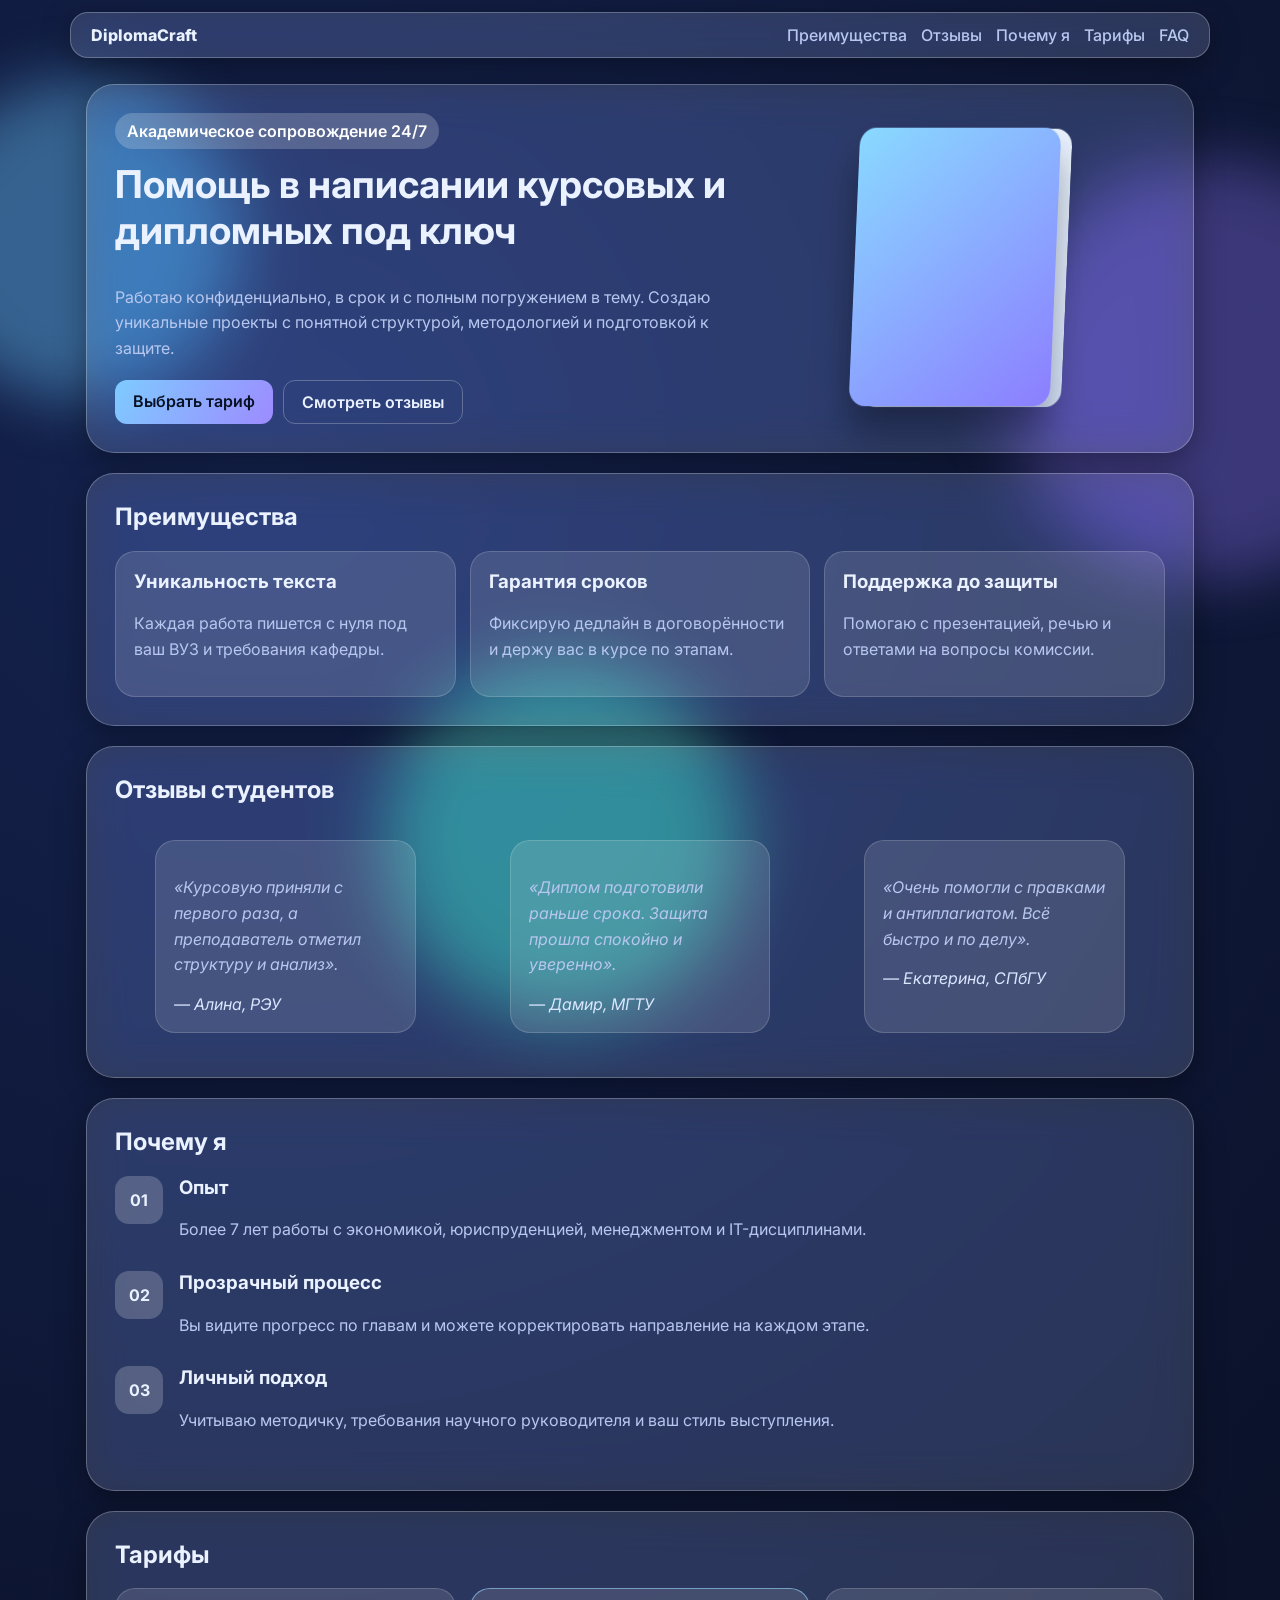
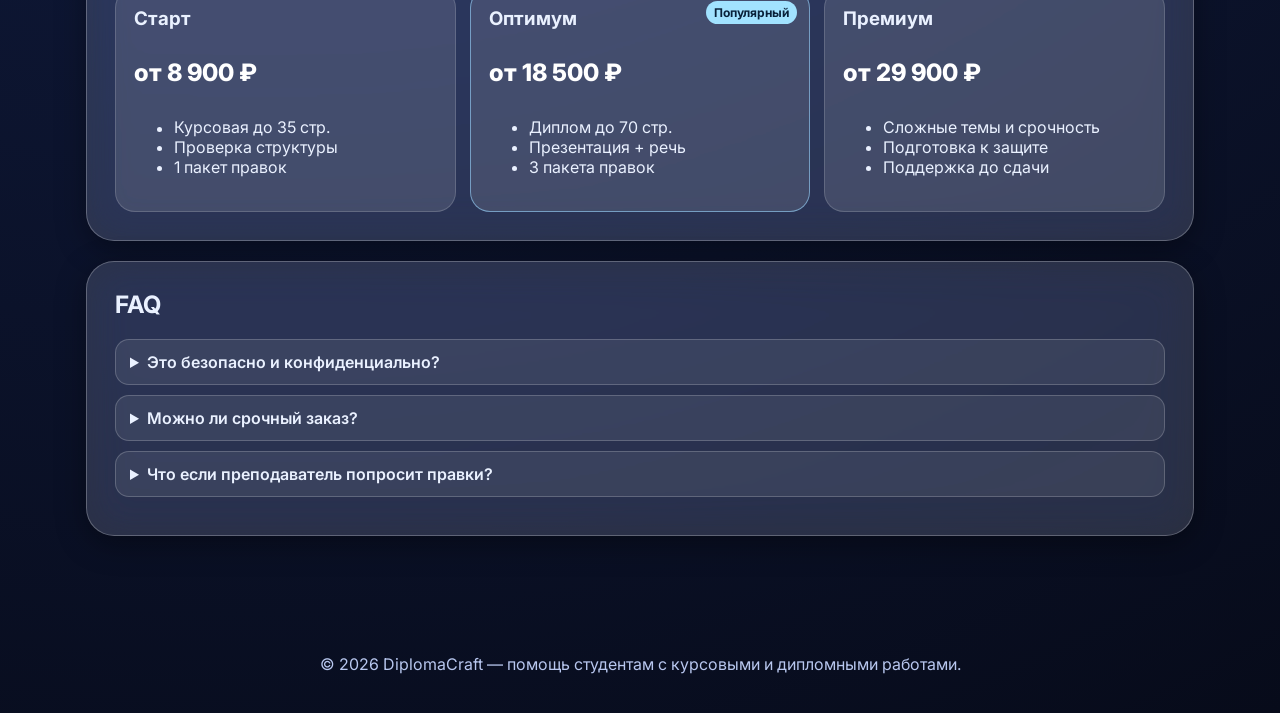
==== index.html @ fb265692 "Create multi-section liquid glass promo website" ====
<!DOCTYPE html>
<html lang="ru">
<head>
  <meta charset="UTF-8" />
  <meta name="viewport" content="width=device-width, initial-scale=1.0" />
  <title>DiplomaCraft — Помощь с дипломными и курсовыми</title>
  <link rel="preconnect" href="https://fonts.googleapis.com" />
  <link rel="preconnect" href="https://fonts.gstatic.com" crossorigin />
  <link href="https://fonts.googleapis.com/css2?family=Inter:wght@400;500;600;700;800&display=swap" rel="stylesheet" />
  <link rel="stylesheet" href="styles.css" />
</head>
<body>
  <div class="bg-orb orb-1"></div>
  <div class="bg-orb orb-2"></div>
  <div class="bg-orb orb-3"></div>

  <header class="site-header glass">
    <a class="brand" href="#home">DiplomaCraft</a>
    <nav>
      <button class="menu-toggle" aria-label="Открыть меню">☰</button>
      <ul class="nav-list">
        <li><a href="#advantages">Преимущества</a></li>
        <li><a href="#reviews">Отзывы</a></li>
        <li><a href="#why-me">Почему я</a></li>
        <li><a href="#pricing">Тарифы</a></li>
        <li><a href="#faq">FAQ</a></li>
      </ul>
    </nav>
  </header>

  <main>
    <section id="home" class="hero section glass">
      <div class="hero-text">
        <span class="badge">Академическое сопровождение 24/7</span>
        <h1>Помощь в написании курсовых и дипломных под ключ</h1>
        <p>
          Работаю конфиденциально, в срок и с полным погружением в тему. Создаю уникальные проекты с понятной структурой,
          методологией и подготовкой к защите.
        </p>
        <div class="hero-actions">
          <a class="btn primary" href="#pricing">Выбрать тариф</a>
          <a class="btn secondary" href="#reviews">Смотреть отзывы</a>
        </div>
      </div>
      <div class="hero-model" aria-hidden="true">
        <div class="book-3d">
          <div class="book-cover"></div>
          <div class="book-page"></div>
        </div>
      </div>
    </section>

    <section id="advantages" class="section glass">
      <h2>Преимущества</h2>
      <div class="grid cards-3">
        <article class="card">
          <h3>Уникальность текста</h3>
          <p>Каждая работа пишется с нуля под ваш ВУЗ и требования кафедры.</p>
        </article>
        <article class="card">
          <h3>Гарантия сроков</h3>
          <p>Фиксирую дедлайн в договорённости и держу вас в курсе по этапам.</p>
        </article>
        <article class="card">
          <h3>Поддержка до защиты</h3>
          <p>Помогаю с презентацией, речью и ответами на вопросы комиссии.</p>
        </article>
      </div>
    </section>

    <section id="reviews" class="section glass">
      <h2>Отзывы студентов</h2>
      <div class="grid cards-3">
        <blockquote class="card quote">
          <p>«Курсовую приняли с первого раза, а преподаватель отметил структуру и анализ».</p>
          <cite>— Алина, РЭУ</cite>
        </blockquote>
        <blockquote class="card quote">
          <p>«Диплом подготовили раньше срока. Защита прошла спокойно и уверенно».</p>
          <cite>— Дамир, МГТУ</cite>
        </blockquote>
        <blockquote class="card quote">
          <p>«Очень помогли с правками и антиплагиатом. Всё быстро и по делу».</p>
          <cite>— Екатерина, СПбГУ</cite>
        </blockquote>
      </div>
    </section>

    <section id="why-me" class="section glass">
      <h2>Почему я</h2>
      <div class="timeline">
        <div class="step">
          <span>01</span>
          <div>
            <h3>Опыт</h3>
            <p>Более 7 лет работы с экономикой, юриспруденцией, менеджментом и IT-дисциплинами.</p>
          </div>
        </div>
        <div class="step">
          <span>02</span>
          <div>
            <h3>Прозрачный процесс</h3>
            <p>Вы видите прогресс по главам и можете корректировать направление на каждом этапе.</p>
          </div>
        </div>
        <div class="step">
          <span>03</span>
          <div>
            <h3>Личный подход</h3>
            <p>Учитываю методичку, требования научного руководителя и ваш стиль выступления.</p>
          </div>
        </div>
      </div>
    </section>

    <section id="pricing" class="section glass">
      <h2>Тарифы</h2>
      <div class="grid pricing-grid">
        <article class="card price">
          <h3>Старт</h3>
          <p class="price-tag">от 8 900 ₽</p>
          <ul>
            <li>Курсовая до 35 стр.</li>
            <li>Проверка структуры</li>
            <li>1 пакет правок</li>
          </ul>
        </article>
        <article class="card price featured">
          <span class="popular">Популярный</span>
          <h3>Оптимум</h3>
          <p class="price-tag">от 18 500 ₽</p>
          <ul>
            <li>Диплом до 70 стр.</li>
            <li>Презентация + речь</li>
            <li>3 пакета правок</li>
          </ul>
        </article>
        <article class="card price">
          <h3>Премиум</h3>
          <p class="price-tag">от 29 900 ₽</p>
          <ul>
            <li>Сложные темы и срочность</li>
            <li>Подготовка к защите</li>
            <li>Поддержка до сдачи</li>
          </ul>
        </article>
      </div>
    </section>

    <section id="faq" class="section glass">
      <h2>FAQ</h2>
      <div class="faq-list">
        <details>
          <summary>Это безопасно и конфиденциально?</summary>
          <p>Да, все данные и переписка остаются приватными. Никакой передачи третьим лицам.</p>
        </details>
        <details>
          <summary>Можно ли срочный заказ?</summary>
          <p>Да, беру срочные заказы при наличии свободных окон в графике.</p>
        </details>
        <details>
          <summary>Что если преподаватель попросит правки?</summary>
          <p>В каждом тарифе предусмотрены правки. В «Оптимум» и «Премиум» — расширенные пакеты.</p>
        </details>
      </div>
    </section>
  </main>

  <footer class="site-footer">
    <p>© 2026 DiplomaCraft — помощь студентам с курсовыми и дипломными работами.</p>
  </footer>

  <script src="script.js"></script>
</body>
</html>
---- styles.css ----
:root {
  --bg: #070b1a;
  --text: #eaf1ff;
  --muted: #b8c7ef;
  --glass: rgba(255, 255, 255, 0.14);
  --border: rgba(255, 255, 255, 0.25);
  --accent: #7ecbff;
  --accent-2: #9d8bff;
}

* { box-sizing: border-box; }
body {
  margin: 0;
  font-family: Inter, system-ui, sans-serif;
  background: radial-gradient(circle at 20% 20%, #14224e, var(--bg));
  color: var(--text);
  min-height: 100vh;
  overflow-x: hidden;
}

.bg-orb {
  position: fixed;
  filter: blur(30px);
  border-radius: 999px;
  z-index: -2;
  animation: float 14s ease-in-out infinite;
}
.orb-1 { width: 320px; height: 320px; left: -80px; top: 80px; background: #6bc8ff66; }
.orb-2 { width: 420px; height: 420px; right: -140px; top: 160px; background: #967aff55; animation-delay: -4s; }
.orb-3 { width: 360px; height: 360px; left: 30%; bottom: -120px; background: #5ff5d766; animation-delay: -8s; }

@keyframes float {
  0%,100% { transform: translateY(0) translateX(0); }
  50% { transform: translateY(-20px) translateX(18px); }
}

.glass {
  background: var(--glass);
  backdrop-filter: blur(22px) saturate(160%);
  -webkit-backdrop-filter: blur(22px) saturate(160%);
  border: 1px solid var(--border);
  box-shadow: 0 8px 30px rgba(0, 0, 0, 0.35);
}

.site-header {
  position: sticky;
  top: 12px;
  margin: 12px auto;
  max-width: 1140px;
  border-radius: 18px;
  display: flex;
  justify-content: space-between;
  align-items: center;
  padding: 12px 20px;
  z-index: 50;
}

.brand {
  color: var(--text);
  text-decoration: none;
  font-weight: 800;
}

.nav-list {
  list-style: none;
  display: flex;
  gap: 14px;
  margin: 0;
  padding: 0;
}
.nav-list a {
  color: var(--muted);
  text-decoration: none;
  font-weight: 500;
}
.nav-list a:hover { color: white; }
.menu-toggle { display: none; }

main {
  max-width: 1140px;
  margin: 26px auto 80px;
  padding: 0 16px;
}

.section {
  border-radius: 28px;
  padding: 28px;
  margin-bottom: 20px;
}
.hero {
  display: grid;
  grid-template-columns: 1.2fr 0.8fr;
  gap: 20px;
  align-items: center;
}
.badge {
  display: inline-block;
  padding: 8px 12px;
  border-radius: 999px;
  background: rgba(255,255,255,0.2);
  color: white;
  font-weight: 600;
  margin-bottom: 12px;
}
h1,h2,h3 { margin-top: 0; }
h1 { font-size: clamp(1.9rem, 3vw, 3rem); }
p { color: var(--muted); line-height: 1.6; }

.hero-actions { display: flex; gap: 10px; margin-top: 18px; }
.btn {
  padding: 11px 18px;
  border-radius: 12px;
  text-decoration: none;
  font-weight: 600;
}
.btn.primary {
  background: linear-gradient(120deg, var(--accent), var(--accent-2));
  color: #071024;
}
.btn.secondary {
  border: 1px solid var(--border);
  color: var(--text);
}

.book-3d {
  width: 220px;
  height: 280px;
  margin: auto;
  position: relative;
  transform-style: preserve-3d;
  transform: rotateY(-24deg) rotateX(6deg);
  animation: sway 6s ease-in-out infinite;
}
@keyframes sway {
  0%,100% { transform: rotateY(-24deg) rotateX(6deg); }
  50% { transform: rotateY(-16deg) rotateX(10deg) translateY(-6px); }
}
.book-cover,
.book-page {
  position: absolute;
  inset: 0;
  border-radius: 18px;
}
.book-cover {
  background: linear-gradient(140deg, #89d9ff, #8c7eff);
  box-shadow: 0 25px 40px rgba(0,0,0,0.35);
  transform: translateZ(10px);
}
.book-page {
  background: linear-gradient(160deg, #eff7ff, #d9e7ff);
  transform: translateZ(0px) translateX(8px);
}

.grid {
  display: grid;
  gap: 14px;
}
.cards-3,
.pricing-grid { grid-template-columns: repeat(3, minmax(0,1fr)); }
.card {
  border-radius: 20px;
  padding: 18px;
  background: rgba(255,255,255,0.12);
  border: 1px solid rgba(255,255,255,0.16);
}
.quote p { font-style: italic; }
.quote cite { color: #dbe6ff; }

.timeline .step {
  display: grid;
  grid-template-columns: 52px 1fr;
  gap: 12px;
  margin-bottom: 12px;
}
.step span {
  width: 48px;
  height: 48px;
  border-radius: 14px;
  background: rgba(255,255,255,0.2);
  display: grid;
  place-content: center;
  font-weight: 700;
}
.price .price-tag { color: white; font-size: 1.5rem; font-weight: 800; }
.featured { border: 1px solid #9ad6ff99; position: relative; }
.popular {
  position: absolute;
  top: 12px;
  right: 12px;
  font-size: 0.75rem;
  background: #a1e2ff;
  color: #09213a;
  font-weight: 700;
  border-radius: 999px;
  padding: 4px 8px;
}

.faq-list details {
  border-radius: 14px;
  border: 1px solid rgba(255,255,255,0.2);
  background: rgba(255,255,255,0.08);
  padding: 12px 14px;
  margin-bottom: 10px;
}
summary { cursor: pointer; font-weight: 600; }

.site-footer {
  text-align: center;
  padding: 20px;
  color: #aac0f0;
}

@media (max-width: 920px) {
  .hero,
  .cards-3,
  .pricing-grid { grid-template-columns: 1fr; }
  .menu-toggle {
    display: inline-flex;
    background: transparent;
    color: white;
    font-size: 1.4rem;
    border: 0;
  }
  .nav-list {
    position: absolute;
    right: 12px;
    top: 60px;
    padding: 10px;
    border-radius: 14px;
    background: rgba(7,11,26,0.95);
    flex-direction: column;
    display: none;
  }
  .nav-list.open { display: flex; }
}
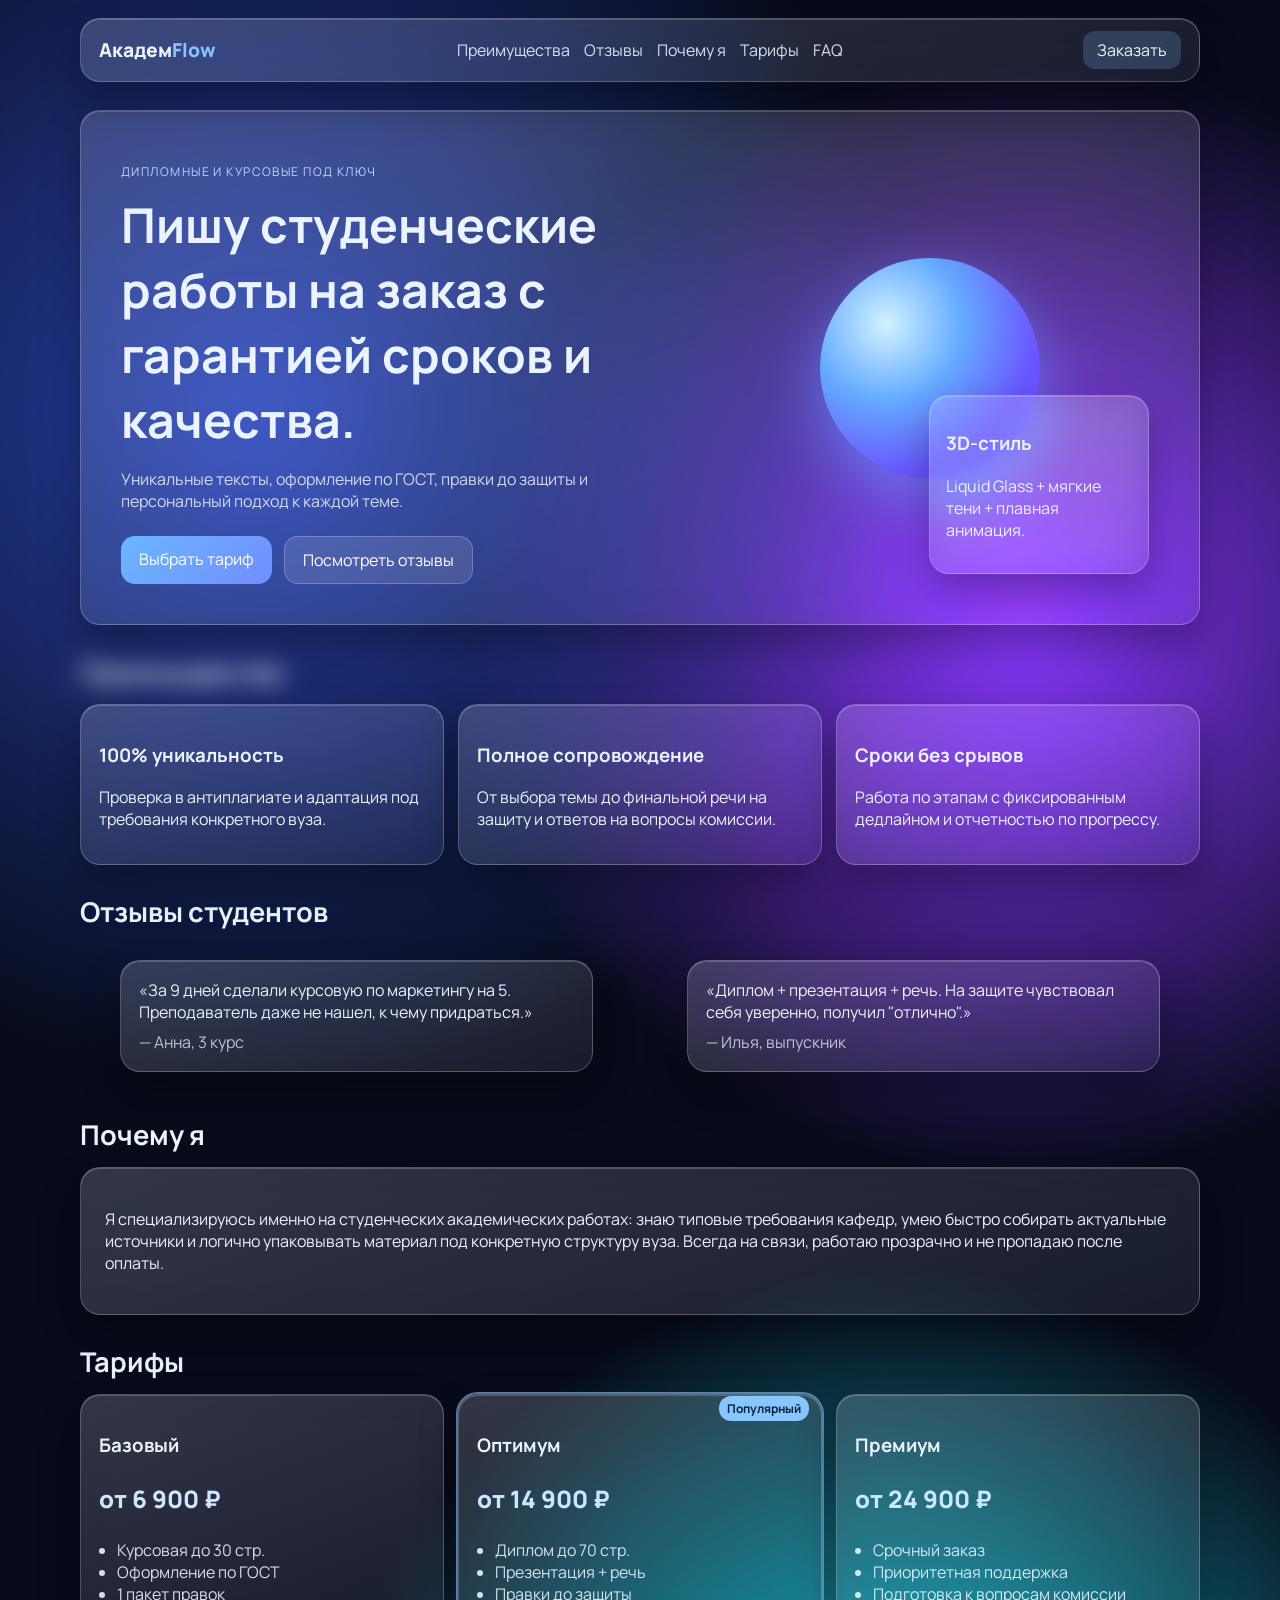
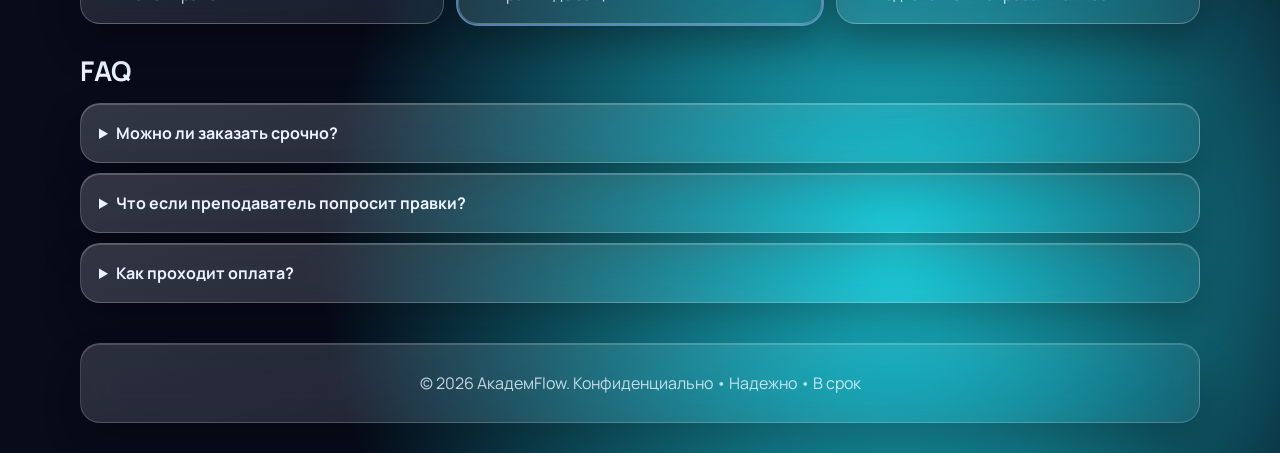
==== commit fb85adc2: "Create liquid-glass promotional multi-section landing page" ====
--- a/index.html
+++ b/index.html
@@ -1,175 +1,136 @@
-<!DOCTYPE html>
+<!doctype html>
 <html lang="ru">
 <head>
   <meta charset="UTF-8" />
   <meta name="viewport" content="width=device-width, initial-scale=1.0" />
-  <title>DiplomaCraft — Помощь с дипломными и курсовыми</title>
-  <link rel="preconnect" href="https://fonts.googleapis.com" />
-  <link rel="preconnect" href="https://fonts.gstatic.com" crossorigin />
-  <link href="https://fonts.googleapis.com/css2?family=Inter:wght@400;500;600;700;800&display=swap" rel="stylesheet" />
+  <title>АкадемПлюс — курсовые и дипломные на заказ</title>
+  <link rel="preconnect" href="https://fonts.googleapis.com">
+  <link rel="preconnect" href="https://fonts.gstatic.com" crossorigin>
+  <link href="https://fonts.googleapis.com/css2?family=Manrope:wght@400;500;700;800&display=swap" rel="stylesheet">
   <link rel="stylesheet" href="styles.css" />
 </head>
 <body>
-  <div class="bg-orb orb-1"></div>
-  <div class="bg-orb orb-2"></div>
-  <div class="bg-orb orb-3"></div>
-
-  <header class="site-header glass">
-    <a class="brand" href="#home">DiplomaCraft</a>
-    <nav>
-      <button class="menu-toggle" aria-label="Открыть меню">☰</button>
-      <ul class="nav-list">
-        <li><a href="#advantages">Преимущества</a></li>
-        <li><a href="#reviews">Отзывы</a></li>
-        <li><a href="#why-me">Почему я</a></li>
-        <li><a href="#pricing">Тарифы</a></li>
-        <li><a href="#faq">FAQ</a></li>
-      </ul>
+  <div class="bg-blur"></div>
+  <header class="glass nav-wrap">
+    <div class="brand">Aкадем<span>Flow</span></div>
+    <nav class="tabs">
+      <a href="#advantages">Преимущества</a>
+      <a href="#reviews">Отзывы</a>
+      <a href="#why-me">Почему я</a>
+      <a href="#pricing">Тарифы</a>
+      <a href="#faq">FAQ</a>
     </nav>
+    <a class="cta" href="#pricing">Заказать</a>
   </header>
 
   <main>
-    <section id="home" class="hero section glass">
+    <section class="hero glass">
       <div class="hero-text">
-        <span class="badge">Академическое сопровождение 24/7</span>
-        <h1>Помощь в написании курсовых и дипломных под ключ</h1>
-        <p>
-          Работаю конфиденциально, в срок и с полным погружением в тему. Создаю уникальные проекты с понятной структурой,
-          методологией и подготовкой к защите.
-        </p>
+        <p class="label">Дипломные и курсовые под ключ</p>
+        <h1>Пишу студенческие работы на заказ с гарантией сроков и качества.</h1>
+        <p class="sub">Уникальные тексты, оформление по ГОСТ, правки до защиты и персональный подход к каждой теме.</p>
         <div class="hero-actions">
-          <a class="btn primary" href="#pricing">Выбрать тариф</a>
-          <a class="btn secondary" href="#reviews">Смотреть отзывы</a>
+          <a href="#pricing" class="btn btn-main">Выбрать тариф</a>
+          <a href="#reviews" class="btn btn-soft">Посмотреть отзывы</a>
         </div>
       </div>
-      <div class="hero-model" aria-hidden="true">
-        <div class="book-3d">
-          <div class="book-cover"></div>
-          <div class="book-page"></div>
+      <div class="hero-visual">
+        <div class="orb"></div>
+        <div class="model-card glass floating">
+          <h3>3D-стиль</h3>
+          <p>Liquid Glass + мягкие тени + плавная анимация.</p>
         </div>
       </div>
     </section>
 
-    <section id="advantages" class="section glass">
+    <section id="advantages" class="section">
       <h2>Преимущества</h2>
-      <div class="grid cards-3">
-        <article class="card">
-          <h3>Уникальность текста</h3>
-          <p>Каждая работа пишется с нуля под ваш ВУЗ и требования кафедры.</p>
+      <div class="grid three">
+        <article class="glass card">
+          <h3>100% уникальность</h3>
+          <p>Проверка в антиплагиате и адаптация под требования конкретного вуза.</p>
         </article>
-        <article class="card">
-          <h3>Гарантия сроков</h3>
-          <p>Фиксирую дедлайн в договорённости и держу вас в курсе по этапам.</p>
+        <article class="glass card">
+          <h3>Полное сопровождение</h3>
+          <p>От выбора темы до финальной речи на защиту и ответов на вопросы комиссии.</p>
         </article>
-        <article class="card">
-          <h3>Поддержка до защиты</h3>
-          <p>Помогаю с презентацией, речью и ответами на вопросы комиссии.</p>
+        <article class="glass card">
+          <h3>Сроки без срывов</h3>
+          <p>Работа по этапам с фиксированным дедлайном и отчетностью по прогрессу.</p>
         </article>
       </div>
     </section>
 
-    <section id="reviews" class="section glass">
+    <section id="reviews" class="section">
       <h2>Отзывы студентов</h2>
-      <div class="grid cards-3">
-        <blockquote class="card quote">
-          <p>«Курсовую приняли с первого раза, а преподаватель отметил структуру и анализ».</p>
-          <cite>— Алина, РЭУ</cite>
-        </blockquote>
-        <blockquote class="card quote">
-          <p>«Диплом подготовили раньше срока. Защита прошла спокойно и уверенно».</p>
-          <cite>— Дамир, МГТУ</cite>
-        </blockquote>
-        <blockquote class="card quote">
-          <p>«Очень помогли с правками и антиплагиатом. Всё быстро и по делу».</p>
-          <cite>— Екатерина, СПбГУ</cite>
-        </blockquote>
+      <div class="grid two">
+        <blockquote class="glass card quote">«За 9 дней сделали курсовую по маркетингу на 5. Преподаватель даже не нашел, к чему придраться.» <span>— Анна, 3 курс</span></blockquote>
+        <blockquote class="glass card quote">«Диплом + презентация + речь. На защите чувствовал себя уверенно, получил "отлично".» <span>— Илья, выпускник</span></blockquote>
       </div>
     </section>
 
-    <section id="why-me" class="section glass">
+    <section id="why-me" class="section">
       <h2>Почему я</h2>
-      <div class="timeline">
-        <div class="step">
-          <span>01</span>
-          <div>
-            <h3>Опыт</h3>
-            <p>Более 7 лет работы с экономикой, юриспруденцией, менеджментом и IT-дисциплинами.</p>
-          </div>
-        </div>
-        <div class="step">
-          <span>02</span>
-          <div>
-            <h3>Прозрачный процесс</h3>
-            <p>Вы видите прогресс по главам и можете корректировать направление на каждом этапе.</p>
-          </div>
-        </div>
-        <div class="step">
-          <span>03</span>
-          <div>
-            <h3>Личный подход</h3>
-            <p>Учитываю методичку, требования научного руководителя и ваш стиль выступления.</p>
-          </div>
-        </div>
+      <div class="glass card wide">
+        <p>Я специализируюсь именно на студенческих академических работах: знаю типовые требования кафедр, умею быстро собирать актуальные источники и логично упаковывать материал под конкретную структуру вуза. Всегда на связи, работаю прозрачно и не пропадаю после оплаты.</p>
       </div>
     </section>
 
-    <section id="pricing" class="section glass">
+    <section id="pricing" class="section">
       <h2>Тарифы</h2>
-      <div class="grid pricing-grid">
-        <article class="card price">
-          <h3>Старт</h3>
-          <p class="price-tag">от 8 900 ₽</p>
+      <div class="grid three">
+        <article class="glass card tariff">
+          <h3>Базовый</h3>
+          <p class="price">от 6 900 ₽</p>
           <ul>
-            <li>Курсовая до 35 стр.</li>
-            <li>Проверка структуры</li>
+            <li>Курсовая до 30 стр.</li>
+            <li>Оформление по ГОСТ</li>
             <li>1 пакет правок</li>
           </ul>
         </article>
-        <article class="card price featured">
-          <span class="popular">Популярный</span>
+        <article class="glass card tariff popular">
+          <p class="badge">Популярный</p>
           <h3>Оптимум</h3>
-          <p class="price-tag">от 18 500 ₽</p>
+          <p class="price">от 14 900 ₽</p>
           <ul>
             <li>Диплом до 70 стр.</li>
             <li>Презентация + речь</li>
-            <li>3 пакета правок</li>
+            <li>Правки до защиты</li>
           </ul>
         </article>
-        <article class="card price">
+        <article class="glass card tariff">
           <h3>Премиум</h3>
-          <p class="price-tag">от 29 900 ₽</p>
+          <p class="price">от 24 900 ₽</p>
           <ul>
-            <li>Сложные темы и срочность</li>
-            <li>Подготовка к защите</li>
-            <li>Поддержка до сдачи</li>
+            <li>Срочный заказ</li>
+            <li>Приоритетная поддержка</li>
+            <li>Подготовка к вопросам комиссии</li>
           </ul>
         </article>
       </div>
     </section>
 
-    <section id="faq" class="section glass">
+    <section id="faq" class="section">
       <h2>FAQ</h2>
       <div class="faq-list">
-        <details>
-          <summary>Это безопасно и конфиденциально?</summary>
-          <p>Да, все данные и переписка остаются приватными. Никакой передачи третьим лицам.</p>
+        <details class="glass card">
+          <summary>Можно ли заказать срочно?</summary>
+          <p>Да, беру срочные проекты и заранее сообщаю реальный срок.</p>
         </details>
-        <details>
-          <summary>Можно ли срочный заказ?</summary>
-          <p>Да, беру срочные заказы при наличии свободных окон в графике.</p>
+        <details class="glass card">
+          <summary>Что если преподаватель попросит правки?</summary>
+          <p>В тарифах Оптимум и Премиум правки включены до дня защиты.</p>
         </details>
-        <details>
-          <summary>Что если преподаватель попросит правки?</summary>
-          <p>В каждом тарифе предусмотрены правки. В «Оптимум» и «Премиум» — расширенные пакеты.</p>
+        <details class="glass card">
+          <summary>Как проходит оплата?</summary>
+          <p>Поэтапно: предоплата и финальный расчет после демонстрации результата.</p>
         </details>
       </div>
     </section>
   </main>
 
-  <footer class="site-footer">
-    <p>© 2026 DiplomaCraft — помощь студентам с курсовыми и дипломными работами.</p>
+  <footer class="glass footer">
+    <p>© 2026 АкадемFlow. Конфиденциально • Надежно • В срок</p>
   </footer>
-
-  <script src="script.js"></script>
 </body>
 </html>
--- a/styles.css
+++ b/styles.css
@@ -1,235 +1,106 @@
 :root {
   --bg: #070b1a;
-  --text: #eaf1ff;
-  --muted: #b8c7ef;
-  --glass: rgba(255, 255, 255, 0.14);
-  --border: rgba(255, 255, 255, 0.25);
-  --accent: #7ecbff;
-  --accent-2: #9d8bff;
+  --glass: rgba(255, 255, 255, 0.1);
+  --stroke: rgba(255, 255, 255, 0.22);
+  --text: #eaf3ff;
+  --accent: #86c4ff;
 }
 
 * { box-sizing: border-box; }
+html { scroll-behavior: smooth; }
 body {
   margin: 0;
-  font-family: Inter, system-ui, sans-serif;
-  background: radial-gradient(circle at 20% 20%, #14224e, var(--bg));
+  font-family: 'Manrope', sans-serif;
   color: var(--text);
+  background: radial-gradient(circle at 20% 20%, #2740a8 0%, transparent 35%),
+              radial-gradient(circle at 80% 30%, #8937ff 0%, transparent 32%),
+              radial-gradient(circle at 70% 90%, #1ac5d4 0%, transparent 28%),
+              var(--bg);
   min-height: 100vh;
-  overflow-x: hidden;
 }
 
-.bg-orb {
+.bg-blur {
   position: fixed;
-  filter: blur(30px);
-  border-radius: 999px;
-  z-index: -2;
-  animation: float 14s ease-in-out infinite;
-}
-.orb-1 { width: 320px; height: 320px; left: -80px; top: 80px; background: #6bc8ff66; }
-.orb-2 { width: 420px; height: 420px; right: -140px; top: 160px; background: #967aff55; animation-delay: -4s; }
-.orb-3 { width: 360px; height: 360px; left: 30%; bottom: -120px; background: #5ff5d766; animation-delay: -8s; }
-
-@keyframes float {
-  0%,100% { transform: translateY(0) translateX(0); }
-  50% { transform: translateY(-20px) translateX(18px); }
+  inset: 0;
+  backdrop-filter: blur(12px);
+  pointer-events: none;
 }
 
 .glass {
-  background: var(--glass);
-  backdrop-filter: blur(22px) saturate(160%);
-  -webkit-backdrop-filter: blur(22px) saturate(160%);
-  border: 1px solid var(--border);
-  box-shadow: 0 8px 30px rgba(0, 0, 0, 0.35);
+  background: linear-gradient(160deg, rgba(255,255,255,0.18), rgba(255,255,255,0.07));
+  border: 1px solid var(--stroke);
+  border-radius: 20px;
+  box-shadow: 0 20px 40px rgba(0,0,0,0.3), inset 0 1px 0 rgba(255,255,255,0.2);
+  backdrop-filter: blur(16px) saturate(120%);
 }
 
-.site-header {
+.nav-wrap {
   position: sticky;
-  top: 12px;
-  margin: 12px auto;
-  max-width: 1140px;
-  border-radius: 18px;
+  top: 16px;
+  z-index: 20;
+  margin: 18px auto;
+  width: min(1120px, calc(100% - 30px));
+  padding: 12px 18px;
   display: flex;
+  gap: 16px;
+  align-items: center;
   justify-content: space-between;
-  align-items: center;
-  padding: 12px 20px;
-  z-index: 50;
 }
+.brand { font-weight: 800; font-size: 1.2rem; }
+.brand span { color: var(--accent); }
+.tabs { display: flex; gap: 14px; flex-wrap: wrap; }
+.tabs a, .cta { color: var(--text); text-decoration: none; }
+.tabs a { opacity: .9; }
+.tabs a:hover { opacity: 1; }
+.cta { padding: 8px 14px; border-radius: 12px; background: rgba(134,196,255,.2); }
 
-.brand {
-  color: var(--text);
-  text-decoration: none;
-  font-weight: 800;
+main { width: min(1120px, calc(100% - 30px)); margin: 0 auto 40px; }
+.hero {
+  margin-top: 28px;
+  padding: 40px;
+  display: grid;
+  grid-template-columns: 1.2fr 1fr;
+  gap: 30px;
 }
+.label { text-transform: uppercase; letter-spacing: .12em; color: #bcd6ff; font-size: .75rem; }
+h1 { font-size: clamp(1.9rem, 4vw, 3rem); margin: 10px 0; }
+.sub { opacity: .85; max-width: 56ch; }
+.hero-actions { display: flex; gap: 12px; margin-top: 24px; flex-wrap: wrap; }
+.btn { padding: 12px 18px; border-radius: 14px; text-decoration: none; color: #fff; }
+.btn-main { background: linear-gradient(135deg, #6ab7ff, #728dff); }
+.btn-soft { background: rgba(255,255,255,.12); border: 1px solid var(--stroke); }
 
-.nav-list {
-  list-style: none;
-  display: flex;
-  gap: 14px;
-  margin: 0;
-  padding: 0;
+.hero-visual { position: relative; min-height: 280px; display: grid; place-items: center; }
+.orb {
+  width: 220px; height: 220px; border-radius: 50%;
+  background: radial-gradient(circle at 30% 30%, #d8f1ff, #73a9ff 35%, #6959ff 70%);
+  box-shadow: 0 20px 60px rgba(113,145,255,.7);
+  filter: saturate(130%);
 }
-.nav-list a {
-  color: var(--muted);
-  text-decoration: none;
-  font-weight: 500;
+.model-card { position: absolute; bottom: 10px; right: 10px; padding: 16px; width: 220px; }
+.floating { animation: float 4s ease-in-out infinite; }
+@keyframes float { 0%,100%{ transform: translateY(0);} 50%{ transform: translateY(-14px);} }
+
+.section { margin-top: 28px; }
+.section h2 { margin: 0 0 14px; font-size: 1.7rem; }
+.grid { display: grid; gap: 14px; }
+.grid.three { grid-template-columns: repeat(3, 1fr); }
+.grid.two { grid-template-columns: repeat(2, 1fr); }
+.card { padding: 18px; }
+.quote span { display: block; margin-top: 8px; opacity: .75; }
+.wide { padding: 24px; }
+.tariff .price { font-size: 1.5rem; font-weight: 800; color: #cbe7ff; }
+.tariff ul { margin: 0; padding-left: 18px; opacity: .9; }
+.popular { outline: 2px solid rgba(134,196,255,.6); position: relative; }
+.badge { position: absolute; top: -11px; right: 12px; font-size: .75rem; background: #88c6ff; color:#04223e; border-radius: 12px; padding: 4px 8px; font-weight: 700; }
+
+.faq-list { display: grid; gap: 10px; }
+details summary { cursor: pointer; font-weight: 700; }
+details p { opacity: .9; }
+
+.footer { width: min(1120px, calc(100% - 30px)); margin: 20px auto 30px; padding: 12px 16px; text-align: center; opacity: .85; }
+
+@media (max-width: 900px) {
+  .hero, .grid.three, .grid.two { grid-template-columns: 1fr; }
+  .tabs { display:none; }
 }
-.nav-list a:hover { color: white; }
-.menu-toggle { display: none; }
-
-main {
-  max-width: 1140px;
-  margin: 26px auto 80px;
-  padding: 0 16px;
-}
-
-.section {
-  border-radius: 28px;
-  padding: 28px;
-  margin-bottom: 20px;
-}
-.hero {
-  display: grid;
-  grid-template-columns: 1.2fr 0.8fr;
-  gap: 20px;
-  align-items: center;
-}
-.badge {
-  display: inline-block;
-  padding: 8px 12px;
-  border-radius: 999px;
-  background: rgba(255,255,255,0.2);
-  color: white;
-  font-weight: 600;
-  margin-bottom: 12px;
-}
-h1,h2,h3 { margin-top: 0; }
-h1 { font-size: clamp(1.9rem, 3vw, 3rem); }
-p { color: var(--muted); line-height: 1.6; }
-
-.hero-actions { display: flex; gap: 10px; margin-top: 18px; }
-.btn {
-  padding: 11px 18px;
-  border-radius: 12px;
-  text-decoration: none;
-  font-weight: 600;
-}
-.btn.primary {
-  background: linear-gradient(120deg, var(--accent), var(--accent-2));
-  color: #071024;
-}
-.btn.secondary {
-  border: 1px solid var(--border);
-  color: var(--text);
-}
-
-.book-3d {
-  width: 220px;
-  height: 280px;
-  margin: auto;
-  position: relative;
-  transform-style: preserve-3d;
-  transform: rotateY(-24deg) rotateX(6deg);
-  animation: sway 6s ease-in-out infinite;
-}
-@keyframes sway {
-  0%,100% { transform: rotateY(-24deg) rotateX(6deg); }
-  50% { transform: rotateY(-16deg) rotateX(10deg) translateY(-6px); }
-}
-.book-cover,
-.book-page {
-  position: absolute;
-  inset: 0;
-  border-radius: 18px;
-}
-.book-cover {
-  background: linear-gradient(140deg, #89d9ff, #8c7eff);
-  box-shadow: 0 25px 40px rgba(0,0,0,0.35);
-  transform: translateZ(10px);
-}
-.book-page {
-  background: linear-gradient(160deg, #eff7ff, #d9e7ff);
-  transform: translateZ(0px) translateX(8px);
-}
-
-.grid {
-  display: grid;
-  gap: 14px;
-}
-.cards-3,
-.pricing-grid { grid-template-columns: repeat(3, minmax(0,1fr)); }
-.card {
-  border-radius: 20px;
-  padding: 18px;
-  background: rgba(255,255,255,0.12);
-  border: 1px solid rgba(255,255,255,0.16);
-}
-.quote p { font-style: italic; }
-.quote cite { color: #dbe6ff; }
-
-.timeline .step {
-  display: grid;
-  grid-template-columns: 52px 1fr;
-  gap: 12px;
-  margin-bottom: 12px;
-}
-.step span {
-  width: 48px;
-  height: 48px;
-  border-radius: 14px;
-  background: rgba(255,255,255,0.2);
-  display: grid;
-  place-content: center;
-  font-weight: 700;
-}
-.price .price-tag { color: white; font-size: 1.5rem; font-weight: 800; }
-.featured { border: 1px solid #9ad6ff99; position: relative; }
-.popular {
-  position: absolute;
-  top: 12px;
-  right: 12px;
-  font-size: 0.75rem;
-  background: #a1e2ff;
-  color: #09213a;
-  font-weight: 700;
-  border-radius: 999px;
-  padding: 4px 8px;
-}
-
-.faq-list details {
-  border-radius: 14px;
-  border: 1px solid rgba(255,255,255,0.2);
-  background: rgba(255,255,255,0.08);
-  padding: 12px 14px;
-  margin-bottom: 10px;
-}
-summary { cursor: pointer; font-weight: 600; }
-
-.site-footer {
-  text-align: center;
-  padding: 20px;
-  color: #aac0f0;
-}
-
-@media (max-width: 920px) {
-  .hero,
-  .cards-3,
-  .pricing-grid { grid-template-columns: 1fr; }
-  .menu-toggle {
-    display: inline-flex;
-    background: transparent;
-    color: white;
-    font-size: 1.4rem;
-    border: 0;
-  }
-  .nav-list {
-    position: absolute;
-    right: 12px;
-    top: 60px;
-    padding: 10px;
-    border-radius: 14px;
-    background: rgba(7,11,26,0.95);
-    flex-direction: column;
-    display: none;
-  }
-  .nav-list.open { display: flex; }
-}
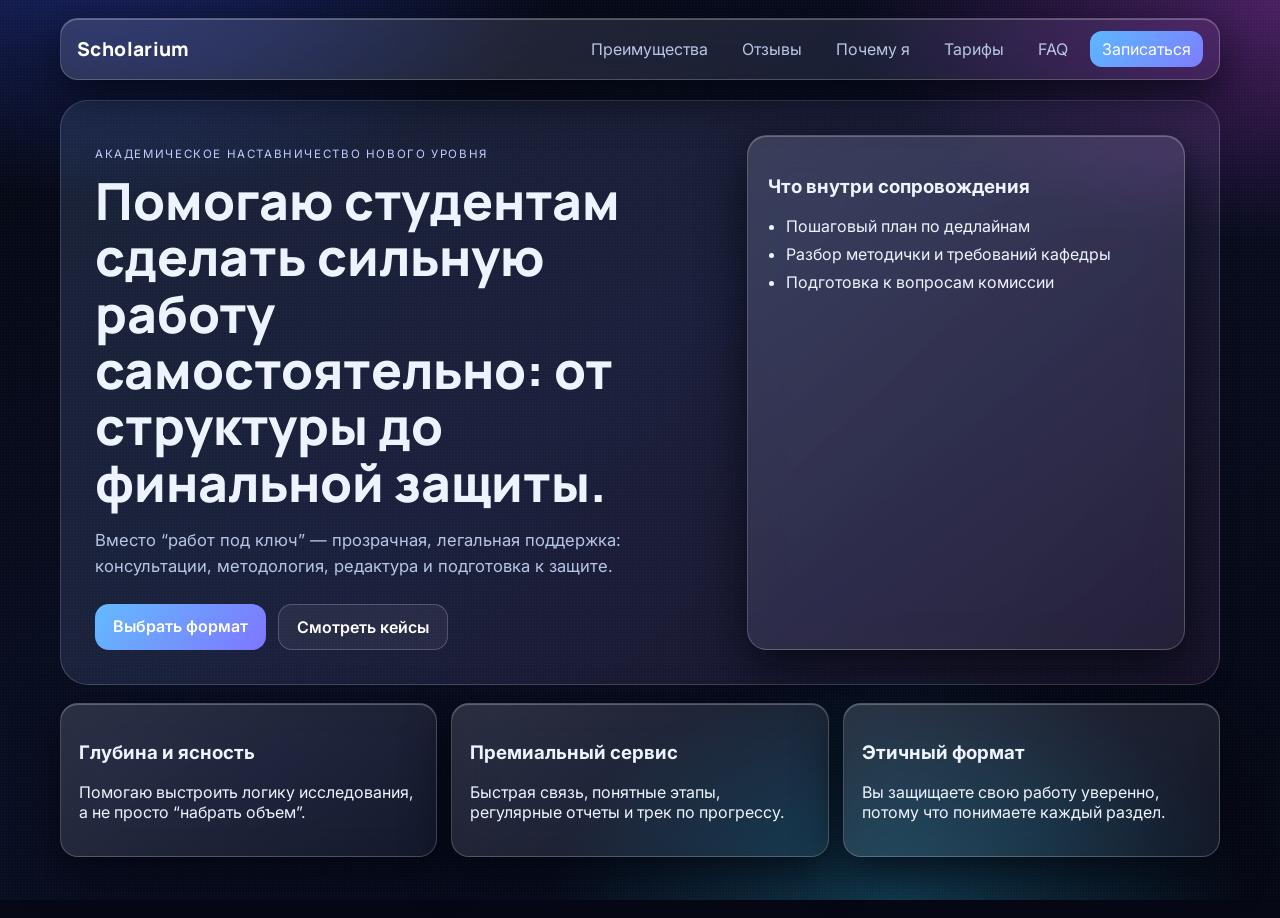
==== commit 9239d042: "Redesign into premium multi-page academic mentorship website" ====
--- a/index.html
+++ b/index.html
@@ -3,134 +3,65 @@
 <head>
   <meta charset="UTF-8" />
   <meta name="viewport" content="width=device-width, initial-scale=1.0" />
-  <title>АкадемПлюс — курсовые и дипломные на заказ</title>
+  <title>Scholarium — премиальная академическая поддержка</title>
   <link rel="preconnect" href="https://fonts.googleapis.com">
   <link rel="preconnect" href="https://fonts.gstatic.com" crossorigin>
-  <link href="https://fonts.googleapis.com/css2?family=Manrope:wght@400;500;700;800&display=swap" rel="stylesheet">
+  <link href="https://fonts.googleapis.com/css2?family=Inter:wght@400;500;600;700;800&family=Manrope:wght@500;700;800&display=swap" rel="stylesheet">
   <link rel="stylesheet" href="styles.css" />
+  <script defer src="script.js"></script>
 </head>
 <body>
-  <div class="bg-blur"></div>
-  <header class="glass nav-wrap">
-    <div class="brand">Aкадем<span>Flow</span></div>
-    <nav class="tabs">
-      <a href="#advantages">Преимущества</a>
-      <a href="#reviews">Отзывы</a>
-      <a href="#why-me">Почему я</a>
-      <a href="#pricing">Тарифы</a>
-      <a href="#faq">FAQ</a>
+  <div class="bg-mesh"></div>
+  <div class="bg-noise"></div>
+
+  <header class="site-header glass">
+    <a class="brand" href="index.html">Scholarium</a>
+    <button id="menuBtn" class="menu-btn" aria-label="Открыть меню">☰</button>
+    <nav id="topNav" class="top-nav">
+      <a href="advantages.html">Преимущества</a>
+      <a href="reviews.html">Отзывы</a>
+      <a href="why-me.html">Почему я</a>
+      <a href="pricing.html">Тарифы</a>
+      <a href="faq.html">FAQ</a>
+      <a class="nav-cta" href="pricing.html">Записаться</a>
     </nav>
-    <a class="cta" href="#pricing">Заказать</a>
   </header>
 
-  <main>
-    <section class="hero glass">
-      <div class="hero-text">
-        <p class="label">Дипломные и курсовые под ключ</p>
-        <h1>Пишу студенческие работы на заказ с гарантией сроков и качества.</h1>
-        <p class="sub">Уникальные тексты, оформление по ГОСТ, правки до защиты и персональный подход к каждой теме.</p>
+  <main class="container">
+    <section class="hero premium-panel">
+      <div>
+        <p class="kicker">Академическое наставничество нового уровня</p>
+        <h1>Помогаю студентам сделать сильную работу самостоятельно: от структуры до финальной защиты.</h1>
+        <p class="lead">Вместо “работ под ключ” — прозрачная, легальная поддержка: консультации, методология, редактура и подготовка к защите.</p>
         <div class="hero-actions">
-          <a href="#pricing" class="btn btn-main">Выбрать тариф</a>
-          <a href="#reviews" class="btn btn-soft">Посмотреть отзывы</a>
+          <a class="btn primary" href="pricing.html">Выбрать формат</a>
+          <a class="btn ghost" href="reviews.html">Смотреть кейсы</a>
         </div>
       </div>
-      <div class="hero-visual">
-        <div class="orb"></div>
-        <div class="model-card glass floating">
-          <h3>3D-стиль</h3>
-          <p>Liquid Glass + мягкие тени + плавная анимация.</p>
-        </div>
-      </div>
+      <aside class="hero-card glass">
+        <h3>Что внутри сопровождения</h3>
+        <ul>
+          <li>Пошаговый план по дедлайнам</li>
+          <li>Разбор методички и требований кафедры</li>
+          <li>Подготовка к вопросам комиссии</li>
+        </ul>
+      </aside>
     </section>
 
-    <section id="advantages" class="section">
-      <h2>Преимущества</h2>
-      <div class="grid three">
-        <article class="glass card">
-          <h3>100% уникальность</h3>
-          <p>Проверка в антиплагиате и адаптация под требования конкретного вуза.</p>
-        </article>
-        <article class="glass card">
-          <h3>Полное сопровождение</h3>
-          <p>От выбора темы до финальной речи на защиту и ответов на вопросы комиссии.</p>
-        </article>
-        <article class="glass card">
-          <h3>Сроки без срывов</h3>
-          <p>Работа по этапам с фиксированным дедлайном и отчетностью по прогрессу.</p>
-        </article>
-      </div>
-    </section>
-
-    <section id="reviews" class="section">
-      <h2>Отзывы студентов</h2>
-      <div class="grid two">
-        <blockquote class="glass card quote">«За 9 дней сделали курсовую по маркетингу на 5. Преподаватель даже не нашел, к чему придраться.» <span>— Анна, 3 курс</span></blockquote>
-        <blockquote class="glass card quote">«Диплом + презентация + речь. На защите чувствовал себя уверенно, получил "отлично".» <span>— Илья, выпускник</span></blockquote>
-      </div>
-    </section>
-
-    <section id="why-me" class="section">
-      <h2>Почему я</h2>
-      <div class="glass card wide">
-        <p>Я специализируюсь именно на студенческих академических работах: знаю типовые требования кафедр, умею быстро собирать актуальные источники и логично упаковывать материал под конкретную структуру вуза. Всегда на связи, работаю прозрачно и не пропадаю после оплаты.</p>
-      </div>
-    </section>
-
-    <section id="pricing" class="section">
-      <h2>Тарифы</h2>
-      <div class="grid three">
-        <article class="glass card tariff">
-          <h3>Базовый</h3>
-          <p class="price">от 6 900 ₽</p>
-          <ul>
-            <li>Курсовая до 30 стр.</li>
-            <li>Оформление по ГОСТ</li>
-            <li>1 пакет правок</li>
-          </ul>
-        </article>
-        <article class="glass card tariff popular">
-          <p class="badge">Популярный</p>
-          <h3>Оптимум</h3>
-          <p class="price">от 14 900 ₽</p>
-          <ul>
-            <li>Диплом до 70 стр.</li>
-            <li>Презентация + речь</li>
-            <li>Правки до защиты</li>
-          </ul>
-        </article>
-        <article class="glass card tariff">
-          <h3>Премиум</h3>
-          <p class="price">от 24 900 ₽</p>
-          <ul>
-            <li>Срочный заказ</li>
-            <li>Приоритетная поддержка</li>
-            <li>Подготовка к вопросам комиссии</li>
-          </ul>
-        </article>
-      </div>
-    </section>
-
-    <section id="faq" class="section">
-      <h2>FAQ</h2>
-      <div class="faq-list">
-        <details class="glass card">
-          <summary>Можно ли заказать срочно?</summary>
-          <p>Да, беру срочные проекты и заранее сообщаю реальный срок.</p>
-        </details>
-        <details class="glass card">
-          <summary>Что если преподаватель попросит правки?</summary>
-          <p>В тарифах Оптимум и Премиум правки включены до дня защиты.</p>
-        </details>
-        <details class="glass card">
-          <summary>Как проходит оплата?</summary>
-          <p>Поэтапно: предоплата и финальный расчет после демонстрации результата.</p>
-        </details>
-      </div>
+    <section class="cards three">
+      <article class="glass feature">
+        <h3>Глубина и ясность</h3>
+        <p>Помогаю выстроить логику исследования, а не просто “набрать объем”.</p>
+      </article>
+      <article class="glass feature">
+        <h3>Премиальный сервис</h3>
+        <p>Быстрая связь, понятные этапы, регулярные отчеты и трек по прогрессу.</p>
+      </article>
+      <article class="glass feature">
+        <h3>Этичный формат</h3>
+        <p>Вы защищаете свою работу уверенно, потому что понимаете каждый раздел.</p>
+      </article>
     </section>
   </main>
-
-  <footer class="glass footer">
-    <p>© 2026 АкадемFlow. Конфиденциально • Надежно • В срок</p>
-  </footer>
 </body>
 </html>
--- a/styles.css
+++ b/styles.css
@@ -1,106 +1,42 @@
 :root {
-  --bg: #070b1a;
-  --glass: rgba(255, 255, 255, 0.1);
-  --stroke: rgba(255, 255, 255, 0.22);
-  --text: #eaf3ff;
-  --accent: #86c4ff;
+  --text: #eef4ff;
+  --muted: #b7c6e6;
+  --line: rgba(255,255,255,.2);
+  --glass: rgba(255,255,255,.08);
 }
-
-* { box-sizing: border-box; }
-html { scroll-behavior: smooth; }
-body {
-  margin: 0;
-  font-family: 'Manrope', sans-serif;
-  color: var(--text);
-  background: radial-gradient(circle at 20% 20%, #2740a8 0%, transparent 35%),
-              radial-gradient(circle at 80% 30%, #8937ff 0%, transparent 32%),
-              radial-gradient(circle at 70% 90%, #1ac5d4 0%, transparent 28%),
-              var(--bg);
-  min-height: 100vh;
-}
-
-.bg-blur {
-  position: fixed;
-  inset: 0;
-  backdrop-filter: blur(12px);
-  pointer-events: none;
-}
-
-.glass {
-  background: linear-gradient(160deg, rgba(255,255,255,0.18), rgba(255,255,255,0.07));
-  border: 1px solid var(--stroke);
-  border-radius: 20px;
-  box-shadow: 0 20px 40px rgba(0,0,0,0.3), inset 0 1px 0 rgba(255,255,255,0.2);
-  backdrop-filter: blur(16px) saturate(120%);
-}
-
-.nav-wrap {
-  position: sticky;
-  top: 16px;
-  z-index: 20;
-  margin: 18px auto;
-  width: min(1120px, calc(100% - 30px));
-  padding: 12px 18px;
-  display: flex;
-  gap: 16px;
-  align-items: center;
-  justify-content: space-between;
-}
-.brand { font-weight: 800; font-size: 1.2rem; }
-.brand span { color: var(--accent); }
-.tabs { display: flex; gap: 14px; flex-wrap: wrap; }
-.tabs a, .cta { color: var(--text); text-decoration: none; }
-.tabs a { opacity: .9; }
-.tabs a:hover { opacity: 1; }
-.cta { padding: 8px 14px; border-radius: 12px; background: rgba(134,196,255,.2); }
-
-main { width: min(1120px, calc(100% - 30px)); margin: 0 auto 40px; }
-.hero {
-  margin-top: 28px;
-  padding: 40px;
-  display: grid;
-  grid-template-columns: 1.2fr 1fr;
-  gap: 30px;
-}
-.label { text-transform: uppercase; letter-spacing: .12em; color: #bcd6ff; font-size: .75rem; }
-h1 { font-size: clamp(1.9rem, 4vw, 3rem); margin: 10px 0; }
-.sub { opacity: .85; max-width: 56ch; }
-.hero-actions { display: flex; gap: 12px; margin-top: 24px; flex-wrap: wrap; }
-.btn { padding: 12px 18px; border-radius: 14px; text-decoration: none; color: #fff; }
-.btn-main { background: linear-gradient(135deg, #6ab7ff, #728dff); }
-.btn-soft { background: rgba(255,255,255,.12); border: 1px solid var(--stroke); }
-
-.hero-visual { position: relative; min-height: 280px; display: grid; place-items: center; }
-.orb {
-  width: 220px; height: 220px; border-radius: 50%;
-  background: radial-gradient(circle at 30% 30%, #d8f1ff, #73a9ff 35%, #6959ff 70%);
-  box-shadow: 0 20px 60px rgba(113,145,255,.7);
-  filter: saturate(130%);
-}
-.model-card { position: absolute; bottom: 10px; right: 10px; padding: 16px; width: 220px; }
-.floating { animation: float 4s ease-in-out infinite; }
-@keyframes float { 0%,100%{ transform: translateY(0);} 50%{ transform: translateY(-14px);} }
-
-.section { margin-top: 28px; }
-.section h2 { margin: 0 0 14px; font-size: 1.7rem; }
-.grid { display: grid; gap: 14px; }
-.grid.three { grid-template-columns: repeat(3, 1fr); }
-.grid.two { grid-template-columns: repeat(2, 1fr); }
-.card { padding: 18px; }
-.quote span { display: block; margin-top: 8px; opacity: .75; }
-.wide { padding: 24px; }
-.tariff .price { font-size: 1.5rem; font-weight: 800; color: #cbe7ff; }
-.tariff ul { margin: 0; padding-left: 18px; opacity: .9; }
-.popular { outline: 2px solid rgba(134,196,255,.6); position: relative; }
-.badge { position: absolute; top: -11px; right: 12px; font-size: .75rem; background: #88c6ff; color:#04223e; border-radius: 12px; padding: 4px 8px; font-weight: 700; }
-
-.faq-list { display: grid; gap: 10px; }
-details summary { cursor: pointer; font-weight: 700; }
-details p { opacity: .9; }
-
-.footer { width: min(1120px, calc(100% - 30px)); margin: 20px auto 30px; padding: 12px 16px; text-align: center; opacity: .85; }
-
-@media (max-width: 900px) {
-  .hero, .grid.three, .grid.two { grid-template-columns: 1fr; }
-  .tabs { display:none; }
-}
+*{box-sizing:border-box}
+body{margin:0;font-family:Inter,system-ui,sans-serif;color:var(--text);min-height:100vh;background:#060816;overflow-x:hidden}
+.bg-mesh{position:fixed;inset:0;background:
+radial-gradient(50rem 30rem at 8% -10%, #3d5cff66, transparent 60%),
+radial-gradient(45rem 25rem at 100% 0%, #ea4bff4a, transparent 60%),
+radial-gradient(40rem 26rem at 70% 100%, #35d8ff3d, transparent 55%),
+linear-gradient(145deg,#050712 0%,#090e22 45%,#050814 100%);z-index:-2}
+.bg-noise{position:fixed;inset:0;opacity:.12;background-image:radial-gradient(rgba(255,255,255,.35) .6px, transparent .6px);background-size:3px 3px;z-index:-1;pointer-events:none}
+.container{width:min(1160px,calc(100% - 32px));margin:20px auto 48px}
+.site-header{position:sticky;top:14px;display:flex;align-items:center;justify-content:space-between;padding:12px 16px;border-radius:18px;width:min(1160px,calc(100% - 32px));margin:18px auto;z-index:20}
+.glass{background:linear-gradient(145deg,rgba(255,255,255,.14),rgba(255,255,255,.05));border:1px solid var(--line);backdrop-filter:blur(18px) saturate(130%);box-shadow:0 16px 45px #03050fc2,inset 0 1px 0 rgba(255,255,255,.25)}
+.brand{font:800 1.2rem Manrope,sans-serif;color:#fff;text-decoration:none;letter-spacing:.02em}
+.top-nav{display:flex;gap:10px;align-items:center;flex-wrap:wrap}
+.top-nav a{color:var(--muted);text-decoration:none;padding:8px 12px;border-radius:12px;transition:.2s}
+.top-nav a:hover,.top-nav a.active{color:#fff;background:rgba(255,255,255,.12)}
+.nav-cta{background:linear-gradient(130deg,#5cb8ff,#7e7dff)!important;color:#fff!important}
+.menu-btn{display:none;background:transparent;border:1px solid var(--line);color:#fff;padding:8px 10px;border-radius:10px}
+.premium-panel{padding:34px;border-radius:28px;background:linear-gradient(130deg,rgba(136,185,255,.15),rgba(244,136,255,.08));border:1px solid rgba(255,255,255,.18)}
+.hero{display:grid;grid-template-columns:1.3fr .9fr;gap:20px;align-items:stretch}
+.kicker{color:#bfccff;text-transform:uppercase;letter-spacing:.14em;font-size:.72rem}
+h1{font:800 clamp(1.9rem,4vw,3.25rem)/1.1 Manrope,sans-serif;margin:8px 0 14px}
+.lead{color:var(--muted);font-size:1.04rem;line-height:1.6;max-width:62ch}
+.hero-card{padding:20px;border-radius:20px}
+.hero-card ul{margin:0;padding-left:18px;display:grid;gap:8px}
+.hero-actions{display:flex;gap:12px;margin-top:24px;flex-wrap:wrap}
+.btn{padding:12px 18px;border-radius:14px;text-decoration:none;font-weight:600}
+.btn.primary{background:linear-gradient(130deg,#63bbff,#7f75ff);color:#fff}
+.btn.ghost{color:#fff;border:1px solid var(--line);background:rgba(255,255,255,.06)}
+.cards{display:grid;gap:14px;margin-top:18px}.cards.two{grid-template-columns:repeat(2,1fr)}.cards.three{grid-template-columns:repeat(3,1fr)}
+.feature,.quote,.pricing,.faq{padding:18px;border-radius:18px}
+.quote span{display:block;margin-top:10px;color:#c7d4ee}
+.pricing .price{font:800 1.8rem Manrope,sans-serif;color:#d6e8ff;margin:.3rem 0}
+.pricing ul{margin:0;padding-left:18px;color:#cfdbf1;line-height:1.7}
+.pricing.featured{outline:2px solid #8bc3ff80}
+details summary{cursor:pointer;font-weight:700}
+@media (max-width:920px){.hero,.cards.two,.cards.three{grid-template-columns:1fr}.menu-btn{display:block}.top-nav{display:none;position:absolute;top:62px;right:0;left:0;padding:12px;flex-direction:column}.top-nav.open{display:flex}}
